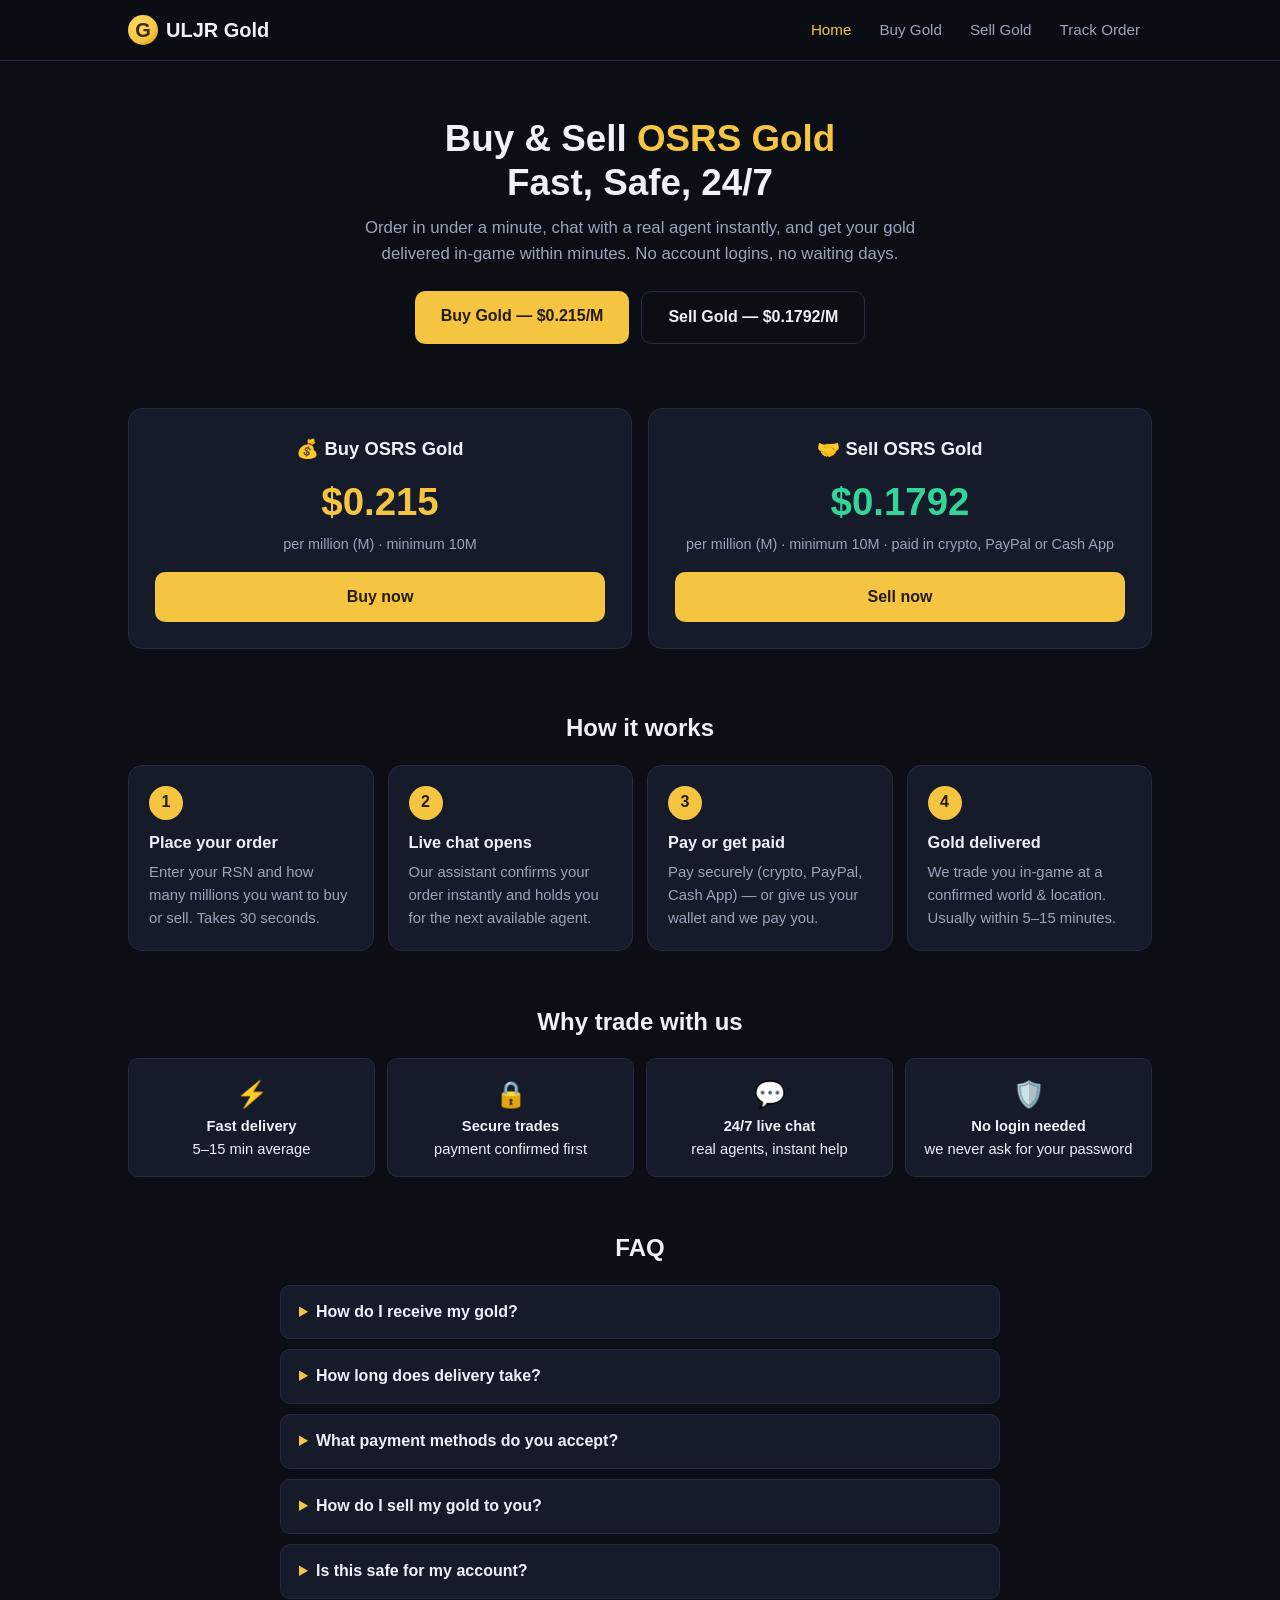
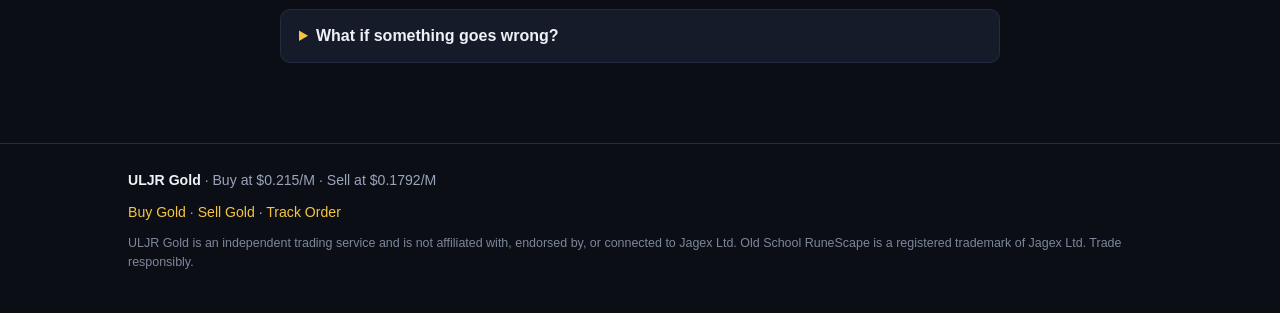
==== index.html @ a3537a12 "Add files via upload" ====
<!DOCTYPE html>
<html lang="en">
<head>
<meta charset="UTF-8" />
<meta name="viewport" content="width=device-width, initial-scale=1.0" />
<title>ULJR Gold — Buy & Sell OSRS Gold Fast | $0.215/M</title>
<meta name="description" content="Buy OSRS gold at $0.215/M or sell your gold at $0.1792/M. Fast in-game delivery, secure payment, 24/7 live chat support." />
<meta property="og:title" content="ULJR Gold — Buy & Sell OSRS Gold" />
<meta property="og:description" content="Buy at $0.215/M · Sell at $0.1792/M · Fast delivery · 24/7 live chat" />
<meta property="og:type" content="website" />
<link rel="icon" href="data:image/svg+xml,<svg xmlns='http://www.w3.org/2000/svg' viewBox='0 0 100 100'><circle cx='50' cy='50' r='46' fill='%23f5c542'/><text x='50' y='66' font-size='52' text-anchor='middle' font-weight='900' fill='%233a2c00'>G</text></svg>" />
<link rel="stylesheet" href="assets/css/style.css" />
</head>
<body>

<nav class="nav"><div class="wrap">
  <a class="logo" href="index.html"><span class="coin">G</span> ULJR Gold</a>
  <div class="nav-links">
    <a href="index.html" class="active">Home</a>
    <a href="buy.html">Buy Gold</a>
    <a href="sell.html">Sell Gold</a>
    <a href="track.html">Track Order</a>
  </div>
</div></nav>

<div class="wrap">
  <header class="hero">
    <h1>Buy &amp; Sell <span class="gold">OSRS Gold</span><br />Fast, Safe, 24/7</h1>
    <p>Order in under a minute, chat with a real agent instantly, and get your gold delivered in-game within minutes. No account logins, no waiting days.</p>
    <div class="hero-cta">
      <a class="btn" href="buy.html">Buy Gold — $0.215/M</a>
      <a class="btn ghost" href="sell.html">Sell Gold — $0.1792/M</a>
    </div>
  </header>

  <div class="prices">
    <div class="price-card">
      <h2>💰 Buy OSRS Gold</h2>
      <div class="rate">$0.215</div>
      <div class="per">per million (M) · minimum 10M</div>
      <a class="btn block" href="buy.html">Buy now</a>
    </div>
    <div class="price-card sell">
      <h2>🤝 Sell OSRS Gold</h2>
      <div class="rate">$0.1792</div>
      <div class="per">per million (M) · minimum 10M · paid in crypto, PayPal or Cash App</div>
      <a class="btn block" href="sell.html">Sell now</a>
    </div>
  </div>

  <section class="block">
    <h2>How it works</h2>
    <div class="steps">
      <div class="step"><div class="n">1</div><h3>Place your order</h3><p>Enter your RSN and how many millions you want to buy or sell. Takes 30 seconds.</p></div>
      <div class="step"><div class="n">2</div><h3>Live chat opens</h3><p>Our assistant confirms your order instantly and holds you for the next available agent.</p></div>
      <div class="step"><div class="n">3</div><h3>Pay or get paid</h3><p>Pay securely (crypto, PayPal, Cash App) — or give us your wallet and we pay you.</p></div>
      <div class="step"><div class="n">4</div><h3>Gold delivered</h3><p>We trade you in-game at a confirmed world &amp; location. Usually within 5–15 minutes.</p></div>
    </div>
  </section>

  <section class="block">
    <h2>Why trade with us</h2>
    <div class="trust">
      <div class="t"><div class="ico">⚡</div><b>Fast delivery</b><br />5–15 min average</div>
      <div class="t"><div class="ico">🔒</div><b>Secure trades</b><br />payment confirmed first</div>
      <div class="t"><div class="ico">💬</div><b>24/7 live chat</b><br />real agents, instant help</div>
      <div class="t"><div class="ico">🛡️</div><b>No login needed</b><br />we never ask for your password</div>
    </div>
  </section>

  <section class="block">
    <h2>FAQ</h2>
    <div class="faq">
      <details><summary>How do I receive my gold?</summary><p>After your order, live chat opens and an agent confirms a world and in-game location (usually the Grand Exchange). You trade our mule — no account info ever needed.</p></details>
      <details><summary>How long does delivery take?</summary><p>Most orders complete within 5–15 minutes of payment confirmation. Large orders (1B+) may be split across a few trades.</p></details>
      <details><summary>What payment methods do you accept?</summary><p>Bitcoin, Ethereum, USDT, Litecoin, PayPal and Cash App. The agent shares the exact payment address inside live chat after your order.</p></details>
      <details><summary>How do I sell my gold to you?</summary><p>Go to Sell Gold, enter your RSN, the amount, and where to send your money. An agent confirms, you trade us the gold in-game, then we pay you.</p></details>
      <details><summary>Is this safe for my account?</summary><p>We trade using normal in-game trades, the same as trading any player. We never ask for your password or login — anyone who does is not us.</p></details>
      <details><summary>What if something goes wrong?</summary><p>Keep your ticket ID and message us in live chat immediately. Every order is tracked end-to-end and nothing is marked complete until you confirm.</p></details>
    </div>
  </section>
</div>

<footer><div class="wrap">
  <div><b style="color:var(--text)">ULJR Gold</b> · Buy at $0.215/M · Sell at $0.1792/M</div>
  <div><a href="buy.html">Buy Gold</a> · <a href="sell.html">Sell Gold</a> · <a href="track.html">Track Order</a></div>
  <div class="fine">ULJR Gold is an independent trading service and is not affiliated with, endorsed by, or connected to Jagex Ltd. Old School RuneScape is a registered trademark of Jagex Ltd. Trade responsibly.</div>
</div></footer>

</body>
</html>
---- assets/css/style.css ----
/* ULJR Gold — dark theme, gold accents, mobile-first */
:root {
  --bg: #0b0e14;
  --bg2: #11151f;
  --card: #151b28;
  --line: #232c40;
  --text: #eef1f7;
  --muted: #9aa4bb;
  --gold: #f5c542;
  --gold2: #ffd968;
  --green: #34d399;
  --red: #f87171;
  --blue: #60a5fa;
  --radius: 14px;
}
* { box-sizing: border-box; }
html { scroll-behavior: smooth; }
body {
  margin: 0; background: var(--bg); color: var(--text);
  font-family: -apple-system, BlinkMacSystemFont, "Segoe UI", Roboto, Inter, Arial, sans-serif;
  line-height: 1.55;
}
a { color: var(--gold); text-decoration: none; }
a:hover { text-decoration: underline; }
.wrap { max-width: 1060px; margin: 0 auto; padding: 0 18px; }

/* nav */
.nav { position: sticky; top: 0; z-index: 50; background: rgba(11,14,20,.92); backdrop-filter: blur(8px); border-bottom: 1px solid var(--line); }
.nav .wrap { display: flex; align-items: center; gap: 14px; height: 60px; }
.logo { font-weight: 800; font-size: 1.25rem; color: var(--text); display: flex; align-items: center; gap: 8px; }
.logo .coin { width: 30px; height: 30px; border-radius: 50%;
  background: radial-gradient(circle at 35% 30%, var(--gold2), var(--gold) 60%, #b8860b);
  display: inline-flex; align-items: center; justify-content: center; color: #3a2c00; font-weight: 900; }
.logo:hover { text-decoration: none; }
.nav-links { margin-left: auto; display: flex; gap: 4px; align-items: center; }
.nav-links a { color: var(--muted); padding: 8px 12px; border-radius: 8px; font-size: .95rem; }
.nav-links a:hover { color: var(--text); background: var(--bg2); text-decoration: none; }
.nav-links a.active { color: var(--gold); }

/* buttons */
.btn { display: inline-block; border: 0; cursor: pointer; font-weight: 700; font-size: 1rem;
  padding: 13px 26px; border-radius: 10px; background: var(--gold); color: #241b00; transition: transform .08s; }
.btn:hover { filter: brightness(1.06); text-decoration: none; }
.btn:active { transform: scale(.98); }
.btn.ghost { background: transparent; border: 1px solid var(--line); color: var(--text); }
.btn.small { padding: 8px 14px; font-size: .88rem; }
.btn.block { width: 100%; }
.btn:disabled { opacity: .55; cursor: not-allowed; }

/* hero */
.hero { padding: 56px 0 30px; text-align: center; }
.hero h1 { font-size: 2.3rem; margin: 0 0 10px; line-height: 1.2; }
.hero h1 .gold { color: var(--gold); }
.hero p { color: var(--muted); max-width: 620px; margin: 0 auto 24px; font-size: 1.05rem; }
.hero-cta { display: flex; gap: 12px; justify-content: center; flex-wrap: wrap; }

/* price cards */
.prices { display: grid; grid-template-columns: 1fr; gap: 16px; margin: 34px 0; }
@media (min-width: 640px) { .prices { grid-template-columns: 1fr 1fr; } }
.price-card { background: var(--card); border: 1px solid var(--line); border-radius: var(--radius); padding: 26px; text-align: center; }
.price-card h2 { margin: 0 0 6px; font-size: 1.15rem; }
.price-card .rate { font-size: 2.4rem; font-weight: 800; color: var(--gold); margin: 8px 0 2px; }
.price-card .per { color: var(--muted); font-size: .9rem; margin-bottom: 16px; }
.price-card.sell .rate { color: var(--green); }

/* sections */
section.block { padding: 26px 0; }
section.block h2 { text-align: center; margin: 0 0 18px; font-size: 1.5rem; }
.steps { display: grid; grid-template-columns: 1fr; gap: 14px; }
@media (min-width: 640px) { .steps { grid-template-columns: repeat(4, 1fr); } }
.step { background: var(--card); border: 1px solid var(--line); border-radius: var(--radius); padding: 20px; }
.step .n { width: 34px; height: 34px; border-radius: 50%; background: var(--gold); color: #241b00;
  font-weight: 800; display: flex; align-items: center; justify-content: center; margin-bottom: 10px; }
.step h3 { margin: 0 0 6px; font-size: 1.02rem; }
.step p { margin: 0; color: var(--muted); font-size: .93rem; }

/* calculator */
.calc { background: var(--card); border: 1px solid var(--line); border-radius: var(--radius); padding: 24px; max-width: 560px; margin: 0 auto; }
.calc label { display: block; font-size: .9rem; color: var(--muted); margin: 12px 0 6px; }
.calc input, .calc select, .form input, .form select, .form textarea {
  width: 100%; padding: 12px 14px; border-radius: 10px; border: 1px solid var(--line);
  background: var(--bg2); color: var(--text); font-size: 1rem; }
.calc input:focus, .form input:focus, .form select:focus, .form textarea:focus { outline: 2px solid var(--gold); border-color: var(--gold); }
.calc .out { margin-top: 16px; background: var(--bg2); border: 1px dashed var(--line); border-radius: 10px; padding: 16px; text-align: center; }
.calc .out .amt { font-size: 2rem; font-weight: 800; color: var(--gold); }
.calc .out .sub { color: var(--muted); font-size: .88rem; }

/* forms */
.form { background: var(--card); border: 1px solid var(--line); border-radius: var(--radius); padding: 24px; max-width: 560px; margin: 0 auto; }
.form label { display: block; font-size: .9rem; color: var(--muted); margin: 14px 0 6px; }
.form .row2 { display: grid; grid-template-columns: 1fr; gap: 0 14px; }
@media (min-width: 560px) { .form .row2 { grid-template-columns: 1fr 1fr; } }
.form .hint { font-size: .82rem; color: var(--muted); margin-top: 4px; }
.form .err { color: var(--red); font-size: .88rem; margin-top: 10px; min-height: 1.2em; }
.total-bar { margin: 18px 0 6px; background: var(--bg2); border: 1px solid var(--line); border-radius: 10px; padding: 14px 16px; display: flex; justify-content: space-between; align-items: center; }
.total-bar .t { font-size: 1.5rem; font-weight: 800; color: var(--gold); }

/* faq */
.faq { max-width: 720px; margin: 0 auto; }
.faq details { background: var(--card); border: 1px solid var(--line); border-radius: 10px; margin-bottom: 10px; padding: 14px 18px; }
.faq summary { cursor: pointer; font-weight: 700; }
.faq summary::marker { color: var(--gold); }
.faq p { color: var(--muted); margin: 10px 0 4px; }

/* trust */
.trust { display: grid; grid-template-columns: 1fr 1fr; gap: 12px; margin-top: 8px; }
@media (min-width: 640px) { .trust { grid-template-columns: repeat(4, 1fr); } }
.trust .t { background: var(--card); border: 1px solid var(--line); border-radius: 10px; padding: 16px; text-align: center; font-size: .92rem; }
.trust .t .ico { font-size: 1.6rem; }

/* footer */
footer { border-top: 1px solid var(--line); margin-top: 44px; padding: 26px 0 40px; color: var(--muted); font-size: .88rem; }
footer .wrap { display: flex; flex-direction: column; gap: 10px; }
footer .fine { font-size: .78rem; opacity: .8; }

/* success / ticket */
.success { background: var(--card); border: 1px solid var(--green); border-radius: var(--radius); padding: 24px; max-width: 560px; margin: 0 auto; text-align: center; }
.success .tid { font-family: ui-monospace, monospace; background: var(--bg2); border: 1px dashed var(--line);
  border-radius: 8px; padding: 10px 14px; display: inline-block; margin: 12px 0; word-break: break-all; }
.copybtn { margin-left: 8px; }

/* ---------- chat widget ---------- */
#chat-fab { position: fixed; right: 18px; bottom: 18px; z-index: 1000; width: 60px; height: 60px; border-radius: 50%;
  background: var(--gold); color: #241b00; border: 0; font-size: 1.7rem; cursor: pointer;
  box-shadow: 0 8px 28px rgba(245,197,66,.35); display: flex; align-items: center; justify-content: center; }
#chat-fab .dot { position: absolute; top: 2px; right: 2px; width: 14px; height: 14px; border-radius: 50%; background: var(--red); border: 2px solid var(--bg); display: none; }
#chat-fab .dot.on { display: block; }
#chat-panel { position: fixed; right: 18px; bottom: 90px; z-index: 1000; width: min(380px, calc(100vw - 36px)); height: min(560px, calc(100dvh - 130px));
  background: var(--bg2); border: 1px solid var(--line); border-radius: 16px; display: none; flex-direction: column; overflow: hidden;
  box-shadow: 0 20px 60px rgba(0,0,0,.55); }
#chat-panel.open { display: flex; }
.chat-head { background: var(--card); border-bottom: 1px solid var(--line); padding: 12px 14px; display: flex; align-items: center; gap: 10px; }
.chat-head .av { width: 36px; height: 36px; border-radius: 50%; background: var(--gold); color: #241b00; font-weight: 900; display: flex; align-items: center; justify-content: center; }
.chat-head .tt { font-weight: 700; font-size: .95rem; }
.chat-head .st { font-size: .78rem; color: var(--muted); display: flex; align-items: center; gap: 6px; }
.chat-head .st .pulse { width: 8px; height: 8px; border-radius: 50%; background: var(--green); animation: pl 1.6s infinite; }
@keyframes pl { 50% { opacity: .35; } }
.chat-head .x { margin-left: auto; background: none; border: 0; color: var(--muted); font-size: 1.3rem; cursor: pointer; }
#chat-msgs { flex: 1; overflow-y: auto; padding: 14px; display: flex; flex-direction: column; gap: 10px; }
.msg { max-width: 82%; padding: 10px 13px; border-radius: 14px; font-size: .93rem; line-height: 1.45; word-wrap: break-word; }
.msg .who { font-size: .72rem; opacity: .65; margin-bottom: 3px; font-weight: 700; }
.msg.customer { align-self: flex-end; background: var(--gold); color: #241b00; border-bottom-right-radius: 4px; }
.msg.agent { align-self: flex-start; background: var(--card); border: 1px solid var(--line); border-bottom-left-radius: 4px; }
.msg.bot { align-self: flex-start; background: #1b2340; border: 1px solid #2c3a66; border-bottom-left-radius: 4px; }
.msg.system { align-self: center; background: transparent; color: var(--muted); font-size: .8rem; text-align: center; max-width: 95%; }
.chat-input { border-top: 1px solid var(--line); padding: 10px; display: flex; gap: 8px; background: var(--card); }
.chat-input input { flex: 1; padding: 11px 13px; border-radius: 10px; border: 1px solid var(--line); background: var(--bg2); color: var(--text); font-size: .95rem; }
.chat-input input:focus { outline: 2px solid var(--gold); }
.chat-input button { background: var(--gold); border: 0; border-radius: 10px; padding: 0 18px; font-weight: 800; color: #241b00; cursor: pointer; }
.chat-status { padding: 8px 14px; font-size: .78rem; color: var(--muted); border-top: 1px solid var(--line); background: var(--bg2); }
.status-pill { display: inline-block; padding: 2px 10px; border-radius: 20px; font-size: .75rem; font-weight: 700; }
.status-pill.pending { background: #3a2f10; color: var(--gold); }
.status-pill.active { background: #0f3a2a; color: var(--green); }
.status-pill.closed { background: #2a2f3a; color: var(--muted); }

/* ---------- admin ---------- */
.admin-shell { display: grid; grid-template-columns: 1fr; gap: 16px; margin-top: 18px; }
@media (min-width: 860px) { .admin-shell { grid-template-columns: 340px 1fr; } }
.ticket-list { display: flex; flex-direction: column; gap: 10px; max-height: 70vh; overflow-y: auto; }
.ticket-item { background: var(--card); border: 1px solid var(--line); border-radius: 10px; padding: 12px 14px; cursor: pointer; text-align: left; width: 100%; color: var(--text); font-size: .9rem; }
.ticket-item:hover { border-color: var(--gold); }
.ticket-item.sel { border-color: var(--gold); box-shadow: 0 0 0 1px var(--gold); }
.ticket-item .top { display: flex; justify-content: space-between; align-items: center; margin-bottom: 6px; }
.ticket-item .amt { font-weight: 800; color: var(--gold); }
.badge { font-size: .7rem; font-weight: 800; padding: 2px 8px; border-radius: 6px; }
.badge.buy { background: #0f3a2a; color: var(--green); }
.badge.sell { background: #3a2f10; color: var(--gold); }
.admin-chat { background: var(--bg2); border: 1px solid var(--line); border-radius: var(--radius); display: flex; flex-direction: column; height: 70vh; overflow: hidden; }
.admin-chat .msgs { flex: 1; overflow-y: auto; padding: 16px; display: flex; flex-direction: column; gap: 10px; }
.canned { display: flex; gap: 8px; flex-wrap: wrap; padding: 10px 12px; border-top: 1px solid var(--line); }
.canned button { background: var(--card); border: 1px solid var(--line); color: var(--text); border-radius: 8px; padding: 7px 11px; font-size: .8rem; cursor: pointer; }
.canned button:hover { border-color: var(--gold); }
.admin-actions { display: flex; gap: 8px; padding: 10px 12px; border-top: 1px solid var(--line); }
.login-card { max-width: 420px; margin: 60px auto; }
.demo-banner { background: #3a2f10; border: 1px solid var(--gold); color: var(--gold2); border-radius: 10px; padding: 12px 16px; margin: 16px 0; font-size: .9rem; }
.empty { text-align: center; color: var(--muted); padding: 40px 20px; }
.time { color: var(--muted); font-size: .78rem; }
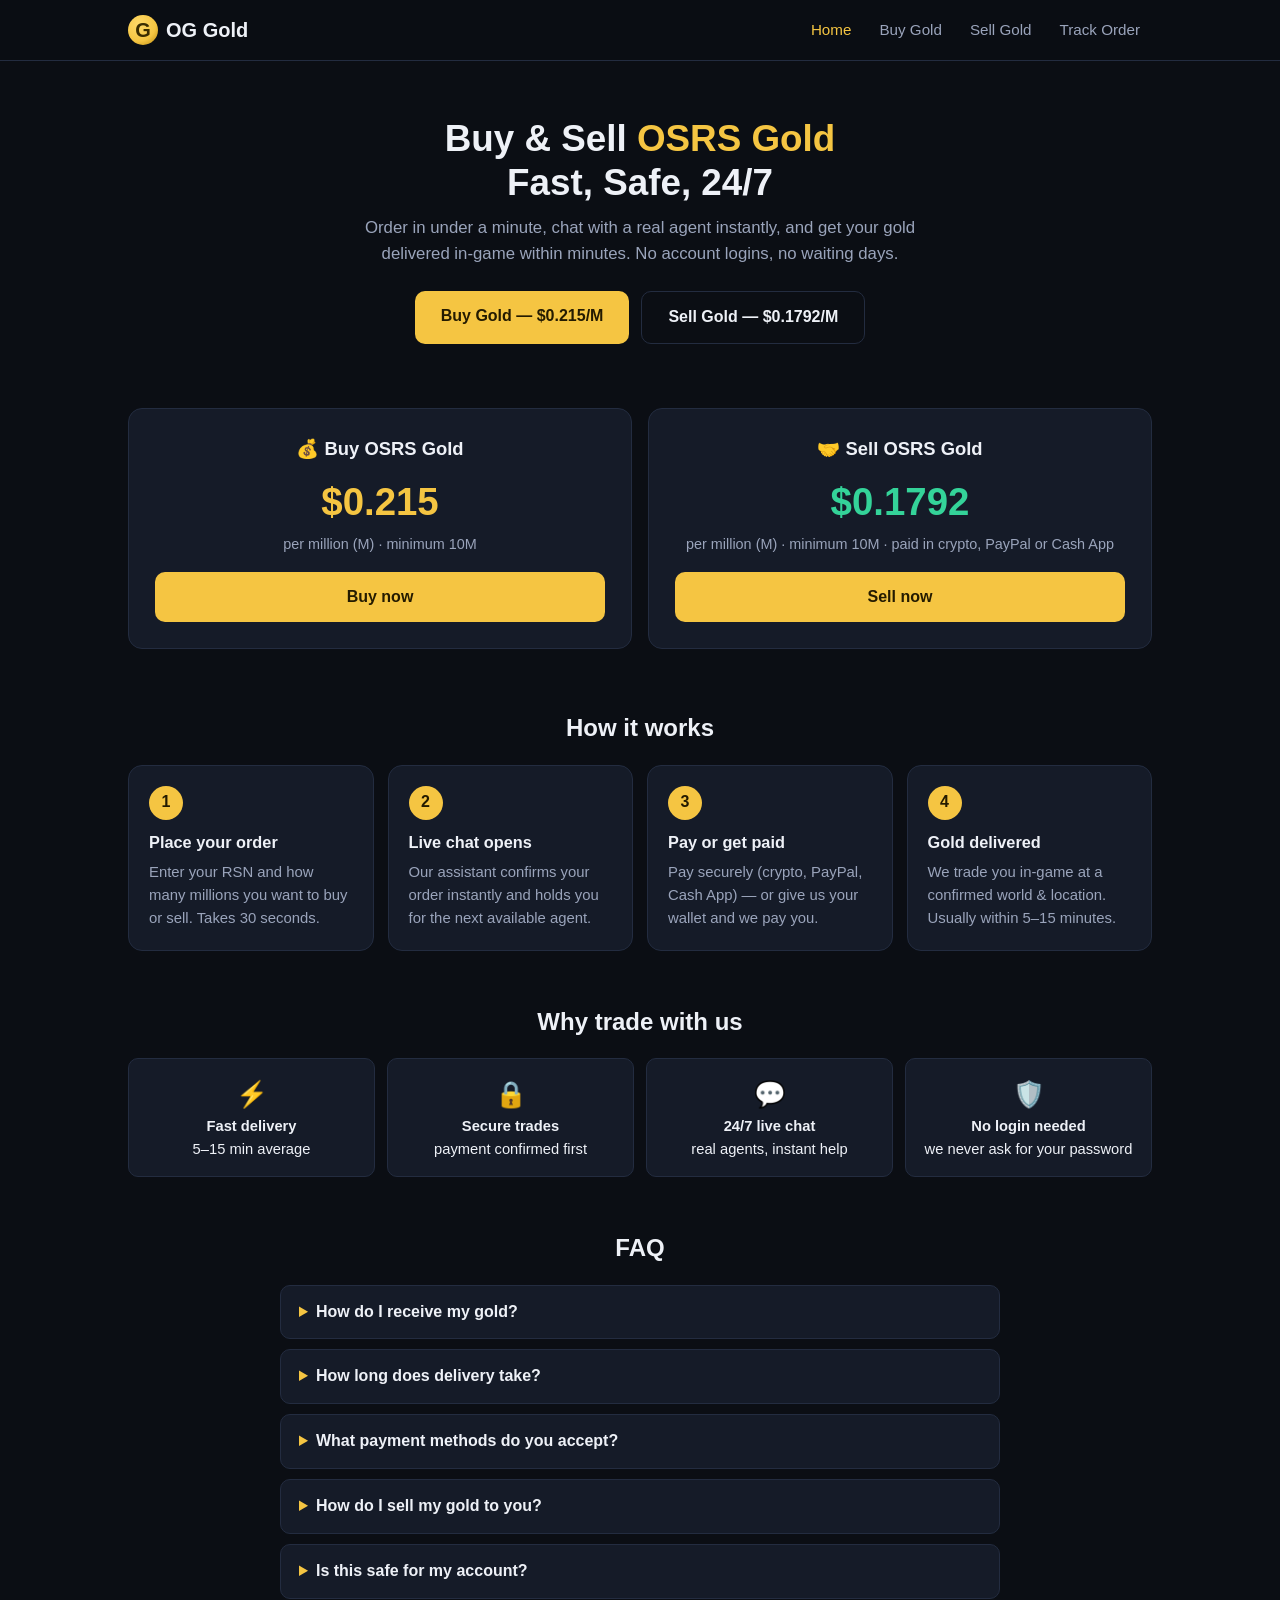
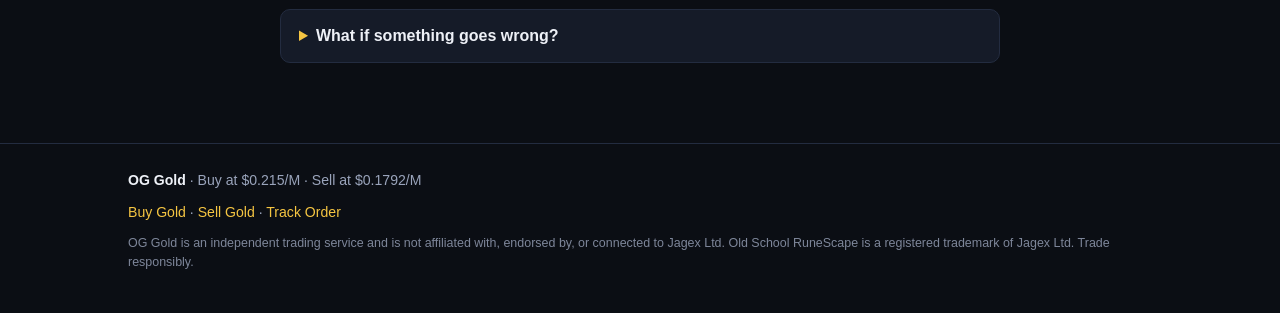
==== commit 63b1c824: "Add files via upload" ====
--- a/index.html
+++ b/index.html
@@ -3,9 +3,9 @@
 <head>
 <meta charset="UTF-8" />
 <meta name="viewport" content="width=device-width, initial-scale=1.0" />
-<title>ULJR Gold — Buy & Sell OSRS Gold Fast | $0.215/M</title>
+<title>OG Gold — Buy & Sell OSRS Gold Fast | $0.215/M</title>
 <meta name="description" content="Buy OSRS gold at $0.215/M or sell your gold at $0.1792/M. Fast in-game delivery, secure payment, 24/7 live chat support." />
-<meta property="og:title" content="ULJR Gold — Buy & Sell OSRS Gold" />
+<meta property="og:title" content="OG Gold — Buy & Sell OSRS Gold" />
 <meta property="og:description" content="Buy at $0.215/M · Sell at $0.1792/M · Fast delivery · 24/7 live chat" />
 <meta property="og:type" content="website" />
 <link rel="icon" href="data:image/svg+xml,<svg xmlns='http://www.w3.org/2000/svg' viewBox='0 0 100 100'><circle cx='50' cy='50' r='46' fill='%23f5c542'/><text x='50' y='66' font-size='52' text-anchor='middle' font-weight='900' fill='%233a2c00'>G</text></svg>" />
@@ -14,7 +14,7 @@
 <body>
 
 <nav class="nav"><div class="wrap">
-  <a class="logo" href="index.html"><span class="coin">G</span> ULJR Gold</a>
+  <a class="logo" href="index.html"><span class="coin">G</span> OG Gold</a>
   <div class="nav-links">
     <a href="index.html" class="active">Home</a>
     <a href="buy.html">Buy Gold</a>
@@ -82,9 +82,9 @@
 </div>
 
 <footer><div class="wrap">
-  <div><b style="color:var(--text)">ULJR Gold</b> · Buy at $0.215/M · Sell at $0.1792/M</div>
+  <div><b style="color:var(--text)">OG Gold</b> · Buy at $0.215/M · Sell at $0.1792/M</div>
   <div><a href="buy.html">Buy Gold</a> · <a href="sell.html">Sell Gold</a> · <a href="track.html">Track Order</a></div>
-  <div class="fine">ULJR Gold is an independent trading service and is not affiliated with, endorsed by, or connected to Jagex Ltd. Old School RuneScape is a registered trademark of Jagex Ltd. Trade responsibly.</div>
+  <div class="fine">OG Gold is an independent trading service and is not affiliated with, endorsed by, or connected to Jagex Ltd. Old School RuneScape is a registered trademark of Jagex Ltd. Trade responsibly.</div>
 </div></footer>
 
 </body>
--- a/assets/css/style.css
+++ b/assets/css/style.css
@@ -84,6 +84,8 @@
 .calc .out { margin-top: 16px; background: var(--bg2); border: 1px dashed var(--line); border-radius: 10px; padding: 16px; text-align: center; }
 .calc .out .amt { font-size: 2rem; font-weight: 800; color: var(--gold); }
 .calc .out .sub { color: var(--muted); font-size: .88rem; }
+#mSlider { width: 100%; margin: 14px 0 2px; accent-color: var(--gold); cursor: pointer; height: 28px; }
+.slider-labels { display: flex; justify-content: space-between; font-size: .78rem; color: var(--muted); }
 
 /* forms */
 .form { background: var(--card); border: 1px solid var(--line); border-radius: var(--radius); padding: 24px; max-width: 560px; margin: 0 auto; }
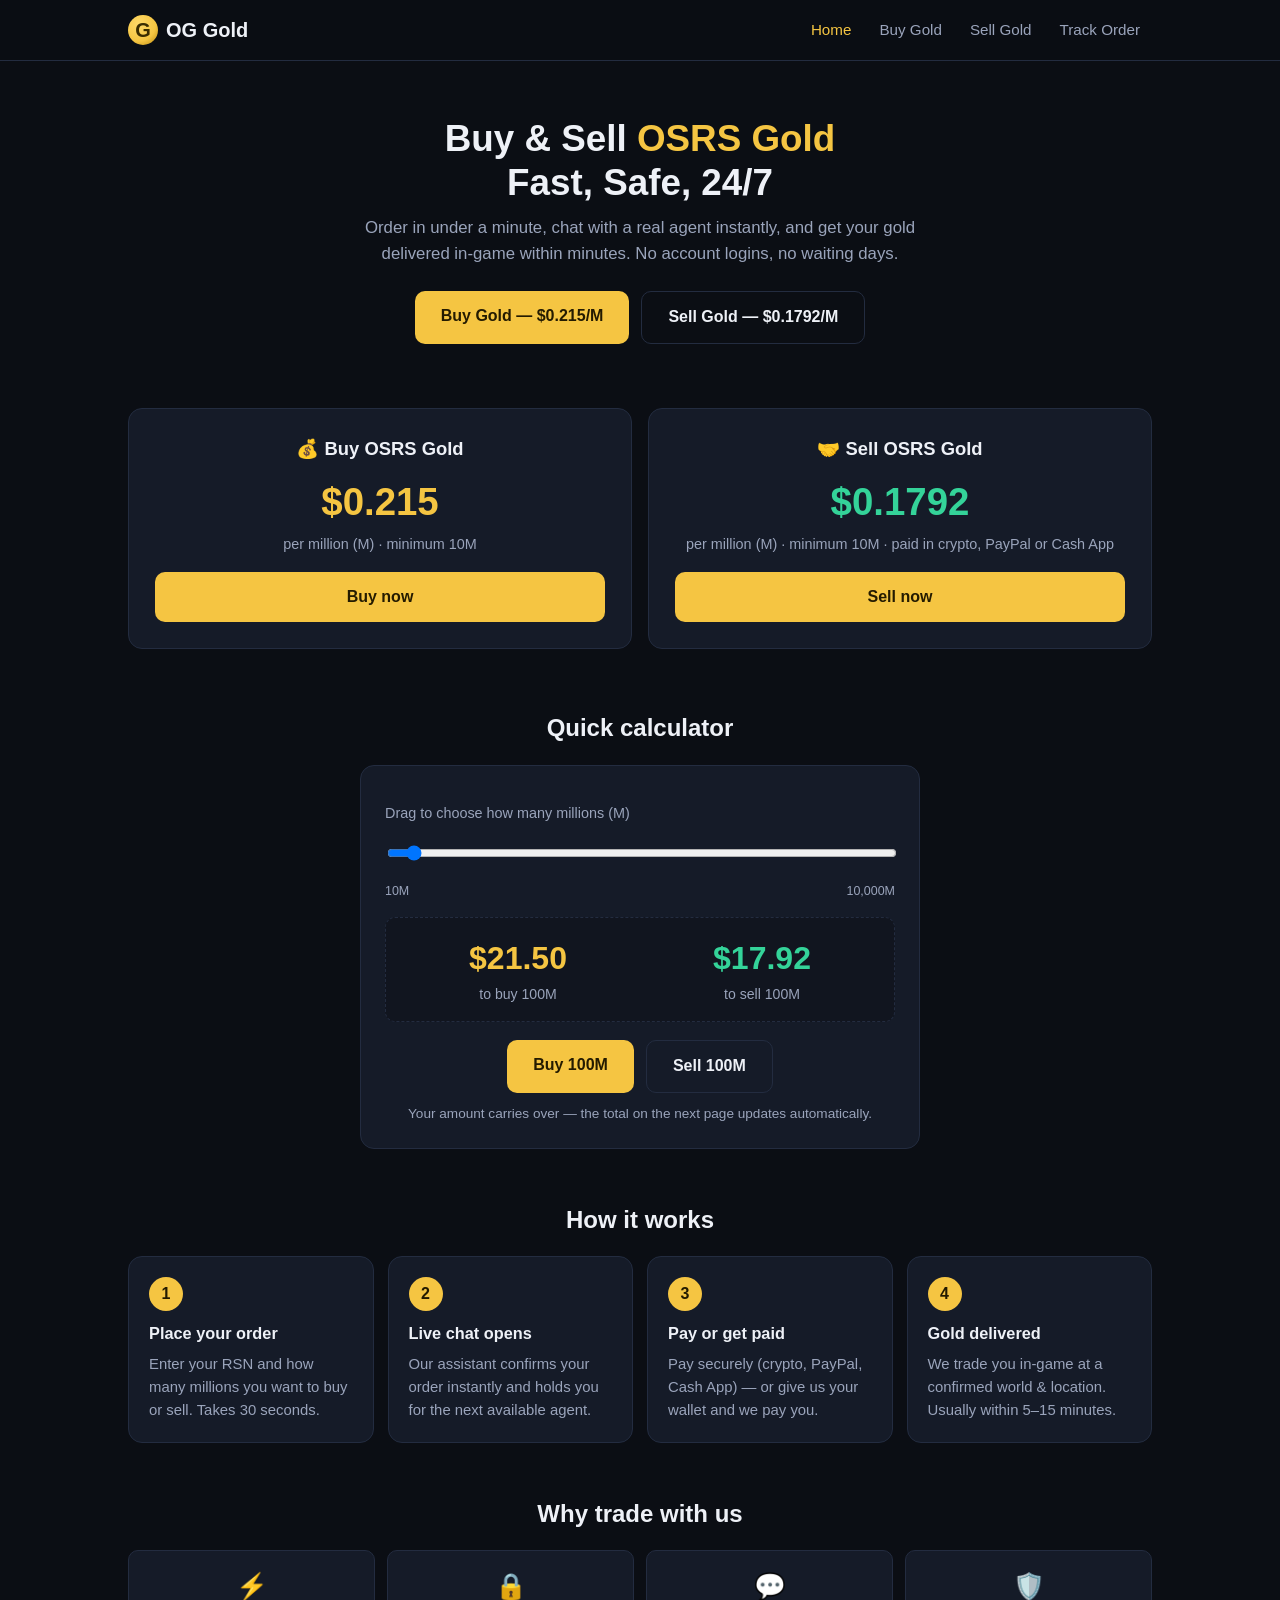
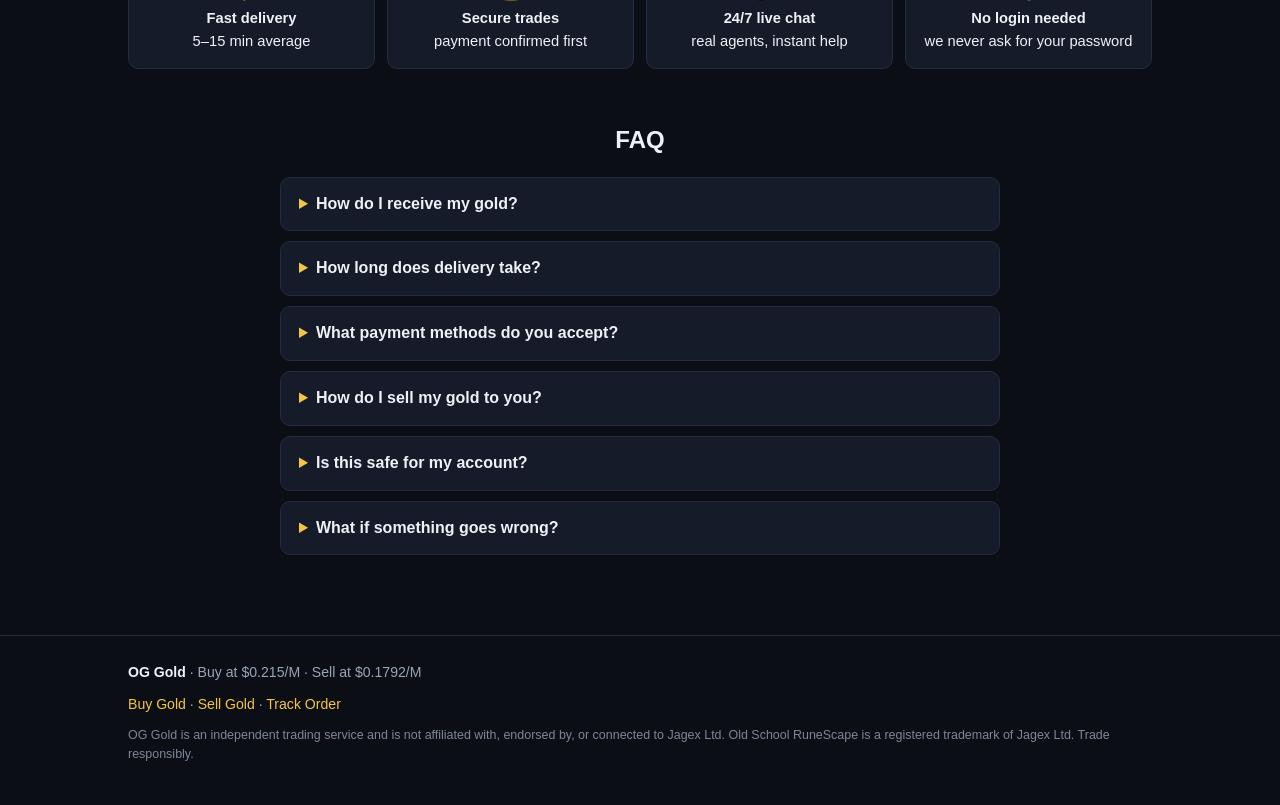
==== commit a5f83cb9: "Add files via upload" ====
--- a/index.html
+++ b/index.html
@@ -49,6 +49,26 @@
   </div>
 
   <section class="block">
+    <h2>Quick calculator</h2>
+    <div class="calc">
+      <label for="homeM">Drag to choose how many millions (M)</label>
+      <input id="homeM" type="range" min="10" max="10000" step="10" value="100" aria-label="Gold amount slider" />
+      <div class="slider-labels"><span>10M</span><span>10,000M</span></div>
+      <div class="out">
+        <div style="display:flex; justify-content:space-around; gap:12px; flex-wrap:wrap">
+          <div><div class="amt" id="homeBuyOut">$21.50</div><div class="sub">to buy <span id="homeMAmt">100</span>M</div></div>
+          <div><div class="amt" id="homeSellOut" style="color:var(--green)">$17.92</div><div class="sub">to sell <span id="homeMAmt2">100</span>M</div></div>
+        </div>
+      </div>
+      <div style="display:flex; gap:12px; margin-top:18px; flex-wrap:wrap; justify-content:center">
+        <a class="btn" id="homeBuyBtn" href="buy.html?m=100">Buy 100M</a>
+        <a class="btn ghost" id="homeSellBtn" href="sell.html?m=100">Sell 100M</a>
+      </div>
+      <div class="hint" style="margin-top:10px; text-align:center; color:var(--muted); font-size:.85rem">Your amount carries over — the total on the next page updates automatically.</div>
+    </div>
+  </section>
+
+  <section class="block">
     <h2>How it works</h2>
     <div class="steps">
       <div class="step"><div class="n">1</div><h3>Place your order</h3><p>Enter your RSN and how many millions you want to buy or sell. Takes 30 seconds.</p></div>
@@ -87,5 +107,27 @@
   <div class="fine">OG Gold is an independent trading service and is not affiliated with, endorsed by, or connected to Jagex Ltd. Old School RuneScape is a registered trademark of Jagex Ltd. Trade responsibly.</div>
 </div></footer>
 
+<script src="assets/js/config.js"></script>
+<script>
+(function () {
+  var s = document.getElementById("homeM");
+  if (!s || typeof CONFIG === "undefined") return;
+  function fmt(n) { return "$" + n.toFixed(2); }
+  function upd() {
+    var m = parseFloat(s.value) || 0;
+    var ms = m.toLocaleString("en-US");
+    document.getElementById("homeMAmt").textContent = ms;
+    document.getElementById("homeMAmt2").textContent = ms;
+    document.getElementById("homeBuyOut").textContent = fmt(m * CONFIG.BUY_PRICE_PER_M);
+    document.getElementById("homeSellOut").textContent = fmt(m * CONFIG.SELL_PRICE_PER_M);
+    var b = document.getElementById("homeBuyBtn"), sl = document.getElementById("homeSellBtn");
+    b.href = "buy.html?m=" + m; b.textContent = "Buy " + ms + "M";
+    sl.href = "sell.html?m=" + m; sl.textContent = "Sell " + ms + "M";
+  }
+  s.addEventListener("input", upd);
+  upd();
+})();
+</script>
+
 </body>
 </html>
